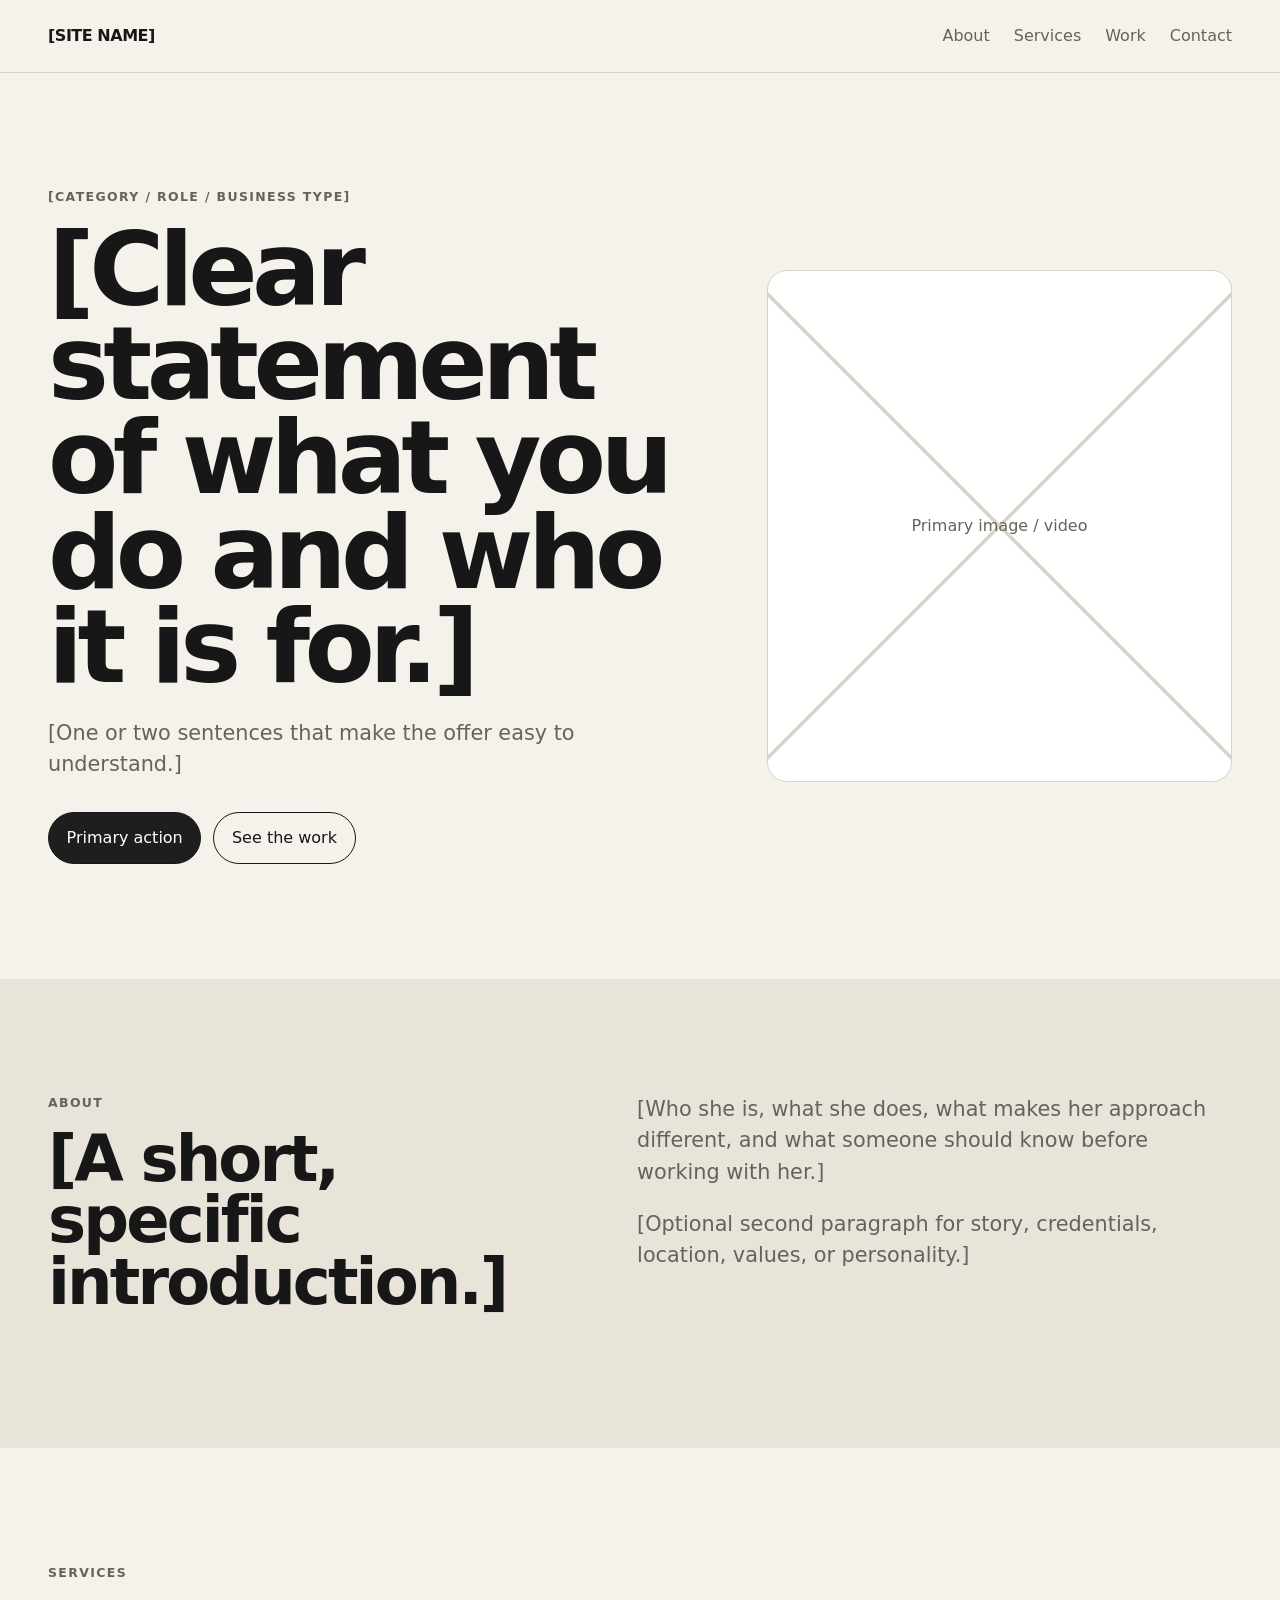
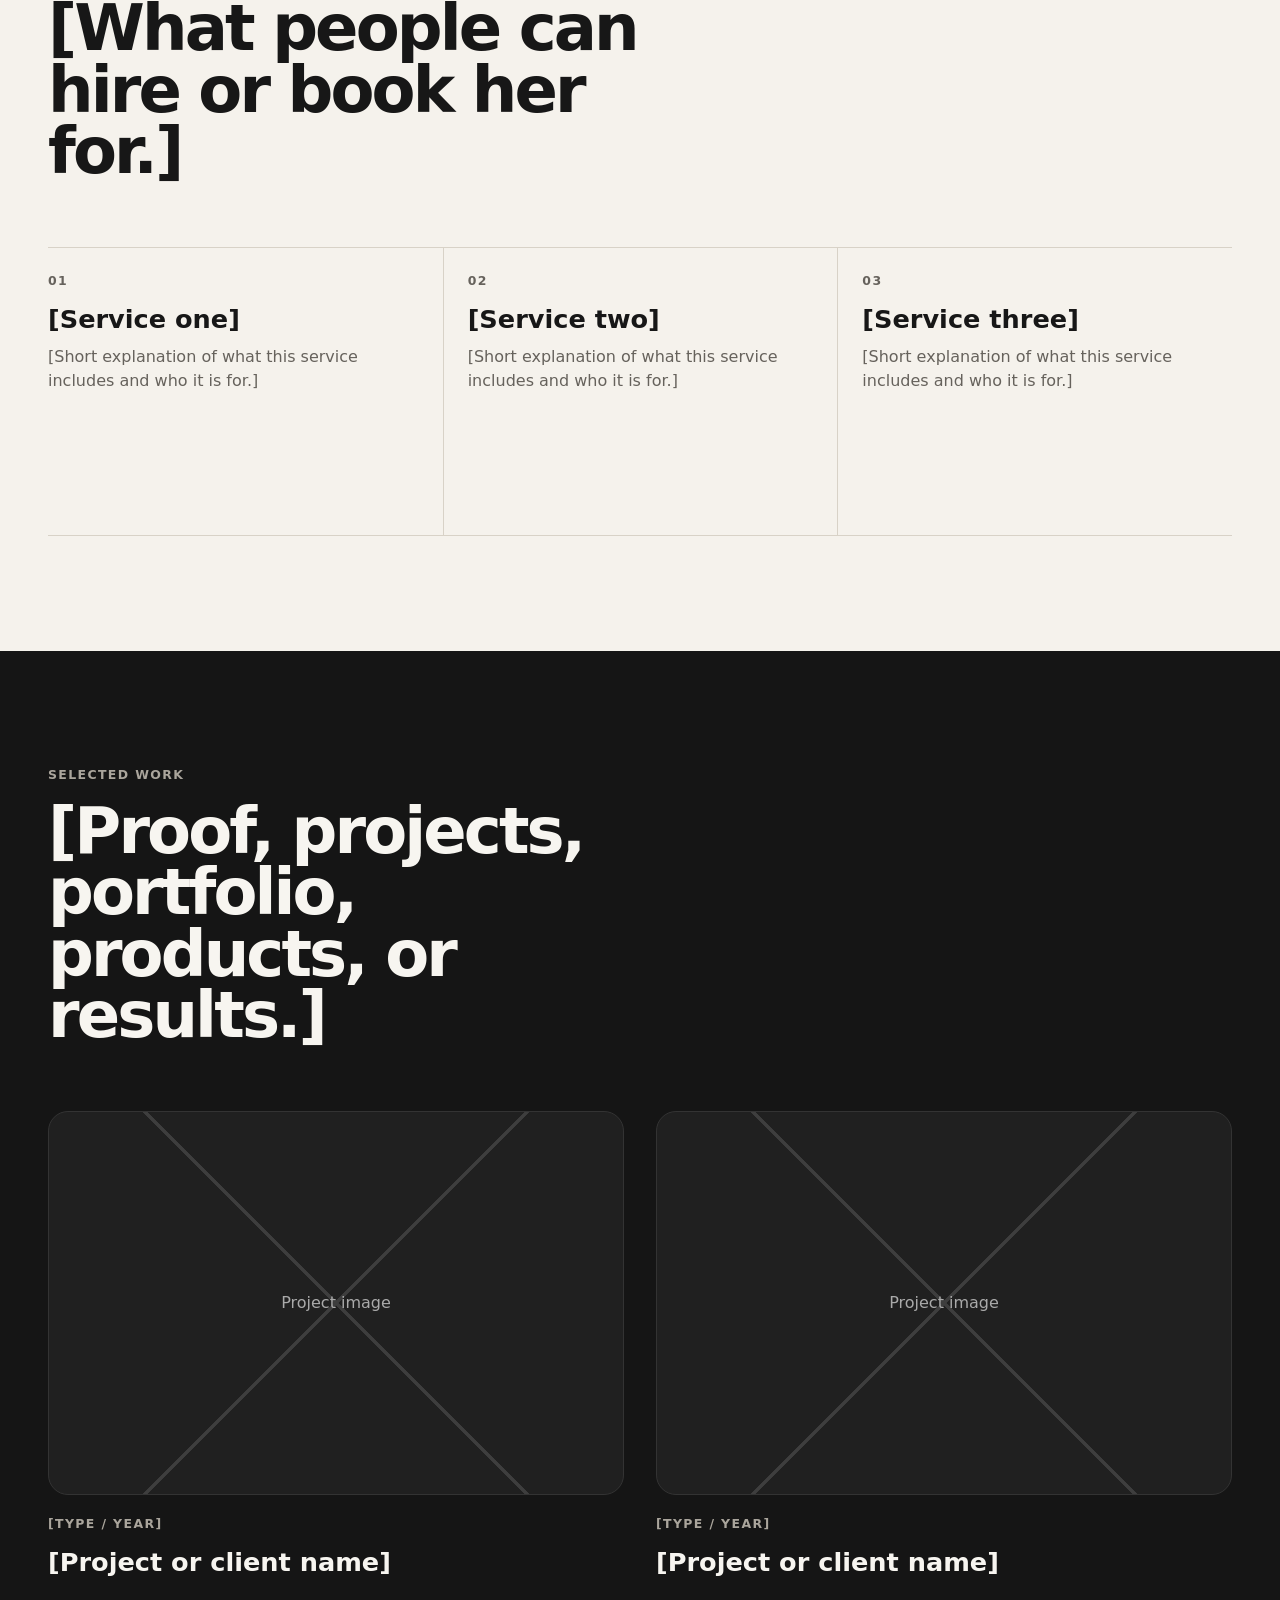
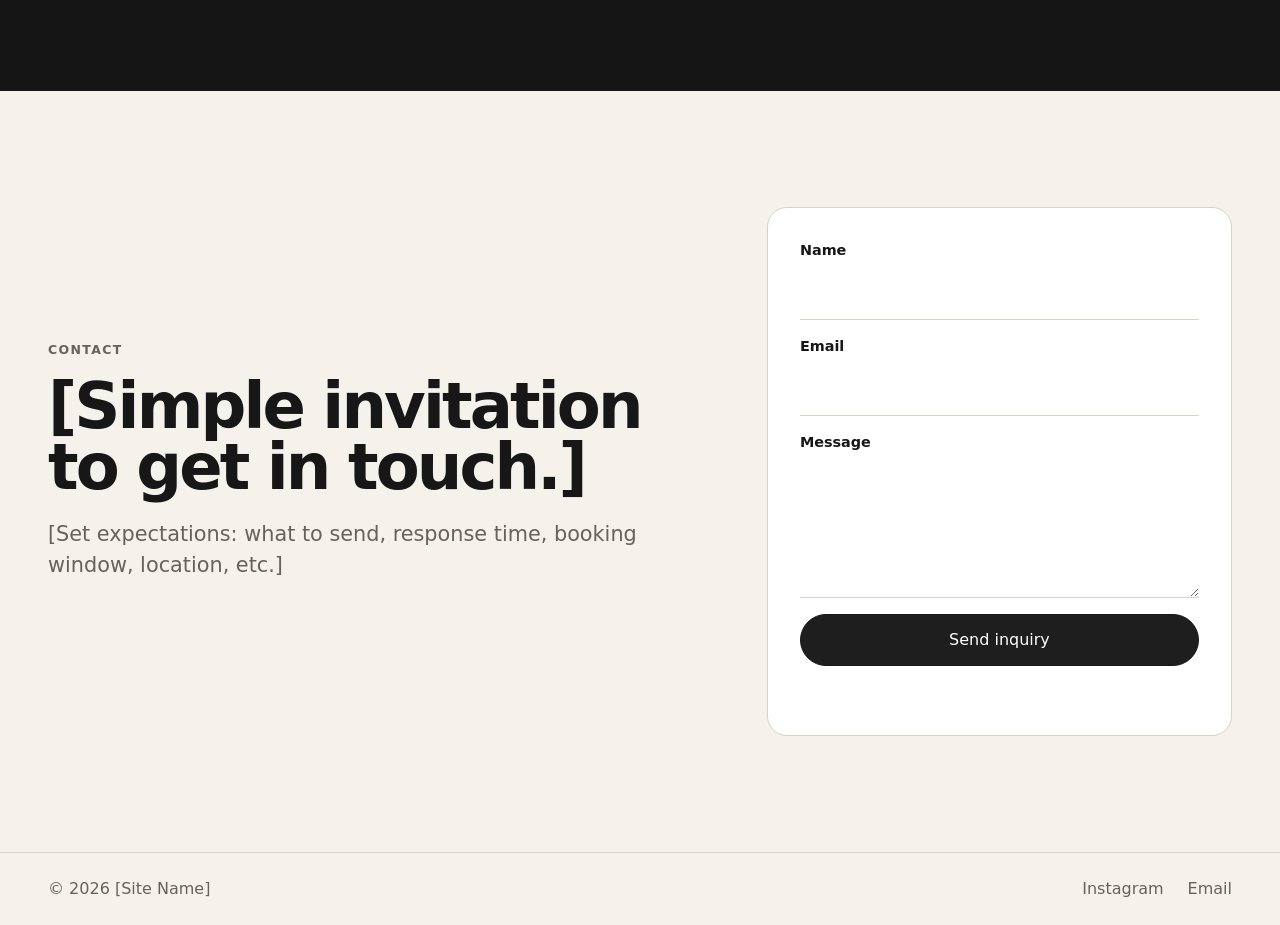
==== index.html @ 55fbca66 "Add blank website starter" ====
<!doctype html>
<html lang="en">
<head>
  <meta charset="utf-8" />
  <meta name="viewport" content="width=device-width, initial-scale=1" />
  <meta name="description" content="[Short description of the business or person.]" />
  <title>[Site Name] | [Short Tagline]</title>
  <link rel="stylesheet" href="styles.css" />
  <script src="script.js" defer></script>
</head>
<body>
  <a class="skip-link" href="#main">Skip to content</a>

  <header class="site-header">
    <div class="shell nav-wrap">
      <a class="brand" href="#top" aria-label="[Site Name] home">[SITE NAME]</a>

      <button class="menu-toggle" type="button" aria-expanded="false" aria-controls="site-nav">
        <span class="sr-only">Toggle navigation</span>
        <span></span><span></span>
      </button>

      <nav id="site-nav" class="site-nav" aria-label="Primary navigation">
        <a href="#about">About</a>
        <a href="#services">Services</a>
        <a href="#work">Work</a>
        <a href="#contact">Contact</a>
      </nav>
    </div>
  </header>

  <main id="main">
    <section id="top" class="hero section">
      <div class="shell hero-grid">
        <div>
          <p class="eyebrow">[Category / role / business type]</p>
          <h1>[Clear statement of what you do and who it is for.]</h1>
          <p class="lede">[One or two sentences that make the offer easy to understand.]</p>
          <div class="actions">
            <a class="button button-primary" href="#contact">Primary action</a>
            <a class="button button-secondary" href="#work">See the work</a>
          </div>
        </div>

        <div class="media-placeholder" role="img" aria-label="Placeholder for primary brand image">
          <span>Primary image / video</span>
        </div>
      </div>
    </section>

    <section id="about" class="section section-muted">
      <div class="shell split">
        <div>
          <p class="eyebrow">About</p>
          <h2>[A short, specific introduction.]</h2>
        </div>
        <div class="prose">
          <p>[Who she is, what she does, what makes her approach different, and what someone should know before working with her.]</p>
          <p>[Optional second paragraph for story, credentials, location, values, or personality.]</p>
        </div>
      </div>
    </section>

    <section id="services" class="section">
      <div class="shell">
        <div class="section-heading">
          <p class="eyebrow">Services</p>
          <h2>[What people can hire or book her for.]</h2>
        </div>

        <div class="card-grid">
          <article class="card">
            <p class="card-index">01</p>
            <h3>[Service one]</h3>
            <p>[Short explanation of what this service includes and who it is for.]</p>
          </article>
          <article class="card">
            <p class="card-index">02</p>
            <h3>[Service two]</h3>
            <p>[Short explanation of what this service includes and who it is for.]</p>
          </article>
          <article class="card">
            <p class="card-index">03</p>
            <h3>[Service three]</h3>
            <p>[Short explanation of what this service includes and who it is for.]</p>
          </article>
        </div>
      </div>
    </section>

    <section id="work" class="section section-dark">
      <div class="shell">
        <div class="section-heading">
          <p class="eyebrow">Selected work</p>
          <h2>[Proof, projects, portfolio, products, or results.]</h2>
        </div>

        <div class="work-grid">
          <article class="work-card">
            <div class="media-placeholder media-placeholder-dark"><span>Project image</span></div>
            <div>
              <p class="meta">[Type / year]</p>
              <h3>[Project or client name]</h3>
            </div>
          </article>
          <article class="work-card">
            <div class="media-placeholder media-placeholder-dark"><span>Project image</span></div>
            <div>
              <p class="meta">[Type / year]</p>
              <h3>[Project or client name]</h3>
            </div>
          </article>
        </div>
      </div>
    </section>

    <section id="contact" class="section">
      <div class="shell contact-grid">
        <div>
          <p class="eyebrow">Contact</p>
          <h2>[Simple invitation to get in touch.]</h2>
          <p class="lede">[Set expectations: what to send, response time, booking window, location, etc.]</p>
        </div>

        <form class="contact-form" data-placeholder-form>
          <label>
            Name
            <input name="name" type="text" autocomplete="name" required />
          </label>
          <label>
            Email
            <input name="email" type="email" autocomplete="email" required />
          </label>
          <label>
            Message
            <textarea name="message" rows="5" required></textarea>
          </label>
          <button class="button button-primary" type="submit">Send inquiry</button>
          <p class="form-status" role="status" aria-live="polite"></p>
        </form>
      </div>
    </section>
  </main>

  <footer class="site-footer">
    <div class="shell footer-wrap">
      <p>© <span data-year></span> [Site Name]</p>
      <div class="footer-links">
        <a href="#">Instagram</a>
        <a href="#">Email</a>
      </div>
    </div>
  </footer>
</body>
</html>
---- styles.css ----
:root {
  --bg: #f5f2ec;
  --surface: #ffffff;
  --text: #171717;
  --muted: #66625c;
  --line: #d8d2c7;
  --accent: #1e1e1e;
  --accent-contrast: #ffffff;
  --dark: #151515;
  --dark-text: #f7f5f0;
  --radius: 1.25rem;
  --shell: 74rem;
  --space: clamp(4rem, 9vw, 8rem);
}

*,
*::before,
*::after {
  box-sizing: border-box;
}

html {
  scroll-behavior: smooth;
}

body {
  margin: 0;
  background: var(--bg);
  color: var(--text);
  font-family: Inter, ui-sans-serif, system-ui, -apple-system, BlinkMacSystemFont, "Segoe UI", sans-serif;
  line-height: 1.5;
}

a {
  color: inherit;
}

img,
video {
  display: block;
  max-width: 100%;
}

button,
input,
textarea {
  font: inherit;
}

button {
  color: inherit;
}

h1,
h2,
h3,
p {
  margin-top: 0;
}

h1 {
  max-width: 12ch;
  margin-bottom: 1.5rem;
  font-size: clamp(3.25rem, 8vw, 7.5rem);
  line-height: 0.92;
  letter-spacing: -0.055em;
}

h2 {
  max-width: 14ch;
  margin-bottom: 1.25rem;
  font-size: clamp(2.25rem, 5vw, 4.5rem);
  line-height: 0.96;
  letter-spacing: -0.045em;
}

h3 {
  margin-bottom: 0.75rem;
  font-size: clamp(1.35rem, 2vw, 1.75rem);
  line-height: 1.05;
}

.shell {
  width: min(calc(100% - 2rem), var(--shell));
  margin-inline: auto;
}

.section {
  padding-block: var(--space);
}

.section-muted {
  background: #e9e4da;
}

.section-dark {
  background: var(--dark);
  color: var(--dark-text);
}

.skip-link {
  position: fixed;
  top: 0.75rem;
  left: 0.75rem;
  z-index: 100;
  padding: 0.75rem 1rem;
  background: #fff;
  color: #000;
  transform: translateY(-160%);
}

.skip-link:focus {
  transform: translateY(0);
}

.sr-only {
  position: absolute;
  width: 1px;
  height: 1px;
  padding: 0;
  margin: -1px;
  overflow: hidden;
  clip: rect(0, 0, 0, 0);
  white-space: nowrap;
  border: 0;
}

.site-header {
  position: sticky;
  top: 0;
  z-index: 20;
  background: color-mix(in srgb, var(--bg) 88%, transparent);
  border-bottom: 1px solid var(--line);
  backdrop-filter: blur(16px);
}

.nav-wrap,
.footer-wrap {
  display: flex;
  align-items: center;
  justify-content: space-between;
  min-height: 4.5rem;
}

.brand {
  font-weight: 800;
  letter-spacing: -0.03em;
  text-decoration: none;
}

.site-nav,
.footer-links {
  display: flex;
  gap: 1.5rem;
}

.site-nav a,
.footer-links a {
  color: var(--muted);
  text-decoration: none;
}

.site-nav a:hover,
.site-nav a:focus-visible,
.footer-links a:hover,
.footer-links a:focus-visible {
  color: var(--text);
}

.menu-toggle {
  display: none;
  width: 2.75rem;
  height: 2.75rem;
  padding: 0.7rem;
  background: transparent;
  border: 1px solid var(--line);
  border-radius: 999px;
}

.menu-toggle span:not(.sr-only) {
  display: block;
  height: 1px;
  margin-block: 0.35rem;
  background: currentColor;
}

.hero {
  min-height: calc(100svh - 4.5rem);
  display: grid;
  align-items: center;
}

.hero-grid,
.contact-grid {
  display: grid;
  grid-template-columns: minmax(0, 1.15fr) minmax(18rem, 0.85fr);
  gap: clamp(2rem, 7vw, 6rem);
  align-items: center;
}

.split {
  display: grid;
  grid-template-columns: 0.9fr 1.1fr;
  gap: clamp(2rem, 8vw, 7rem);
}

.eyebrow,
.meta,
.card-index {
  margin-bottom: 1rem;
  color: var(--muted);
  font-size: 0.78rem;
  font-weight: 700;
  letter-spacing: 0.11em;
  text-transform: uppercase;
}

.section-dark .eyebrow,
.section-dark .meta {
  color: #aaa59c;
}

.lede,
.prose {
  max-width: 42rem;
  color: var(--muted);
  font-size: clamp(1.05rem, 1.7vw, 1.3rem);
}

.actions {
  display: flex;
  flex-wrap: wrap;
  gap: 0.75rem;
  margin-top: 2rem;
}

.button {
  display: inline-flex;
  min-height: 3rem;
  align-items: center;
  justify-content: center;
  padding: 0.8rem 1.1rem;
  border: 1px solid var(--text);
  border-radius: 999px;
  cursor: pointer;
  text-decoration: none;
}

.button-primary {
  background: var(--accent);
  color: var(--accent-contrast);
}

.button-secondary {
  background: transparent;
}

.media-placeholder {
  min-height: 32rem;
  display: grid;
  place-items: center;
  padding: 1rem;
  background:
    linear-gradient(135deg, transparent 49.7%, var(--line) 49.8%, var(--line) 50.2%, transparent 50.3%),
    linear-gradient(45deg, transparent 49.7%, var(--line) 49.8%, var(--line) 50.2%, transparent 50.3%),
    var(--surface);
  border: 1px solid var(--line);
  border-radius: var(--radius);
  color: var(--muted);
  text-align: center;
}

.media-placeholder-dark {
  min-height: 24rem;
  background:
    linear-gradient(135deg, transparent 49.7%, #3e3e3e 49.8%, #3e3e3e 50.2%, transparent 50.3%),
    linear-gradient(45deg, transparent 49.7%, #3e3e3e 49.8%, #3e3e3e 50.2%, transparent 50.3%),
    #202020;
  border-color: #333;
  color: #aaa;
}

.section-heading {
  margin-bottom: clamp(2rem, 5vw, 4rem);
}

.card-grid {
  display: grid;
  grid-template-columns: repeat(3, 1fr);
  border-top: 1px solid var(--line);
}

.card {
  min-height: 18rem;
  padding: 1.5rem 1.5rem 1.5rem 0;
  border-bottom: 1px solid var(--line);
}

.card + .card {
  padding-left: 1.5rem;
  border-left: 1px solid var(--line);
}

.card p:last-child {
  color: var(--muted);
}

.work-grid {
  display: grid;
  grid-template-columns: repeat(2, 1fr);
  gap: 2rem;
}

.work-card h3 {
  margin-bottom: 0;
}

.work-card .media-placeholder {
  margin-bottom: 1.25rem;
}

.contact-form {
  display: grid;
  gap: 1rem;
  padding: clamp(1.25rem, 3vw, 2rem);
  background: var(--surface);
  border: 1px solid var(--line);
  border-radius: var(--radius);
}

.contact-form label {
  display: grid;
  gap: 0.45rem;
  font-size: 0.9rem;
  font-weight: 700;
}

.contact-form input,
.contact-form textarea {
  width: 100%;
  padding: 0.9rem 0;
  background: transparent;
  border: 0;
  border-bottom: 1px solid var(--line);
  border-radius: 0;
  outline: 0;
}

.contact-form input:focus,
.contact-form textarea:focus {
  border-color: var(--text);
}

.contact-form textarea {
  resize: vertical;
}

.form-status {
  min-height: 1.5em;
  margin: 0;
  color: var(--muted);
  font-size: 0.9rem;
}

.site-footer {
  border-top: 1px solid var(--line);
}

.site-footer p {
  margin: 0;
  color: var(--muted);
}

@media (max-width: 760px) {
  .menu-toggle {
    display: block;
  }

  .site-nav {
    position: absolute;
    top: calc(100% + 1px);
    right: 1rem;
    left: 1rem;
    display: none;
    flex-direction: column;
    gap: 0;
    padding: 0.5rem;
    background: var(--surface);
    border: 1px solid var(--line);
    border-radius: 1rem;
    box-shadow: 0 1rem 3rem rgb(0 0 0 / 0.08);
  }

  .site-nav.is-open {
    display: flex;
  }

  .site-nav a {
    padding: 0.9rem;
  }

  .hero-grid,
  .contact-grid,
  .split,
  .work-grid {
    grid-template-columns: 1fr;
  }

  .hero {
    min-height: auto;
  }

  .media-placeholder {
    min-height: 24rem;
  }

  .card-grid {
    grid-template-columns: 1fr;
  }

  .card,
  .card + .card {
    min-height: auto;
    padding: 1.5rem 0;
    border-left: 0;
  }

  .footer-wrap {
    align-items: flex-start;
    flex-direction: column;
    gap: 0.8rem;
    padding-block: 1.5rem;
  }
}

@media (prefers-reduced-motion: reduce) {
  html {
    scroll-behavior: auto;
  }

  *,
  *::before,
  *::after {
    animation-duration: 0.01ms !important;
    animation-iteration-count: 1 !important;
    transition-duration: 0.01ms !important;
  }
}
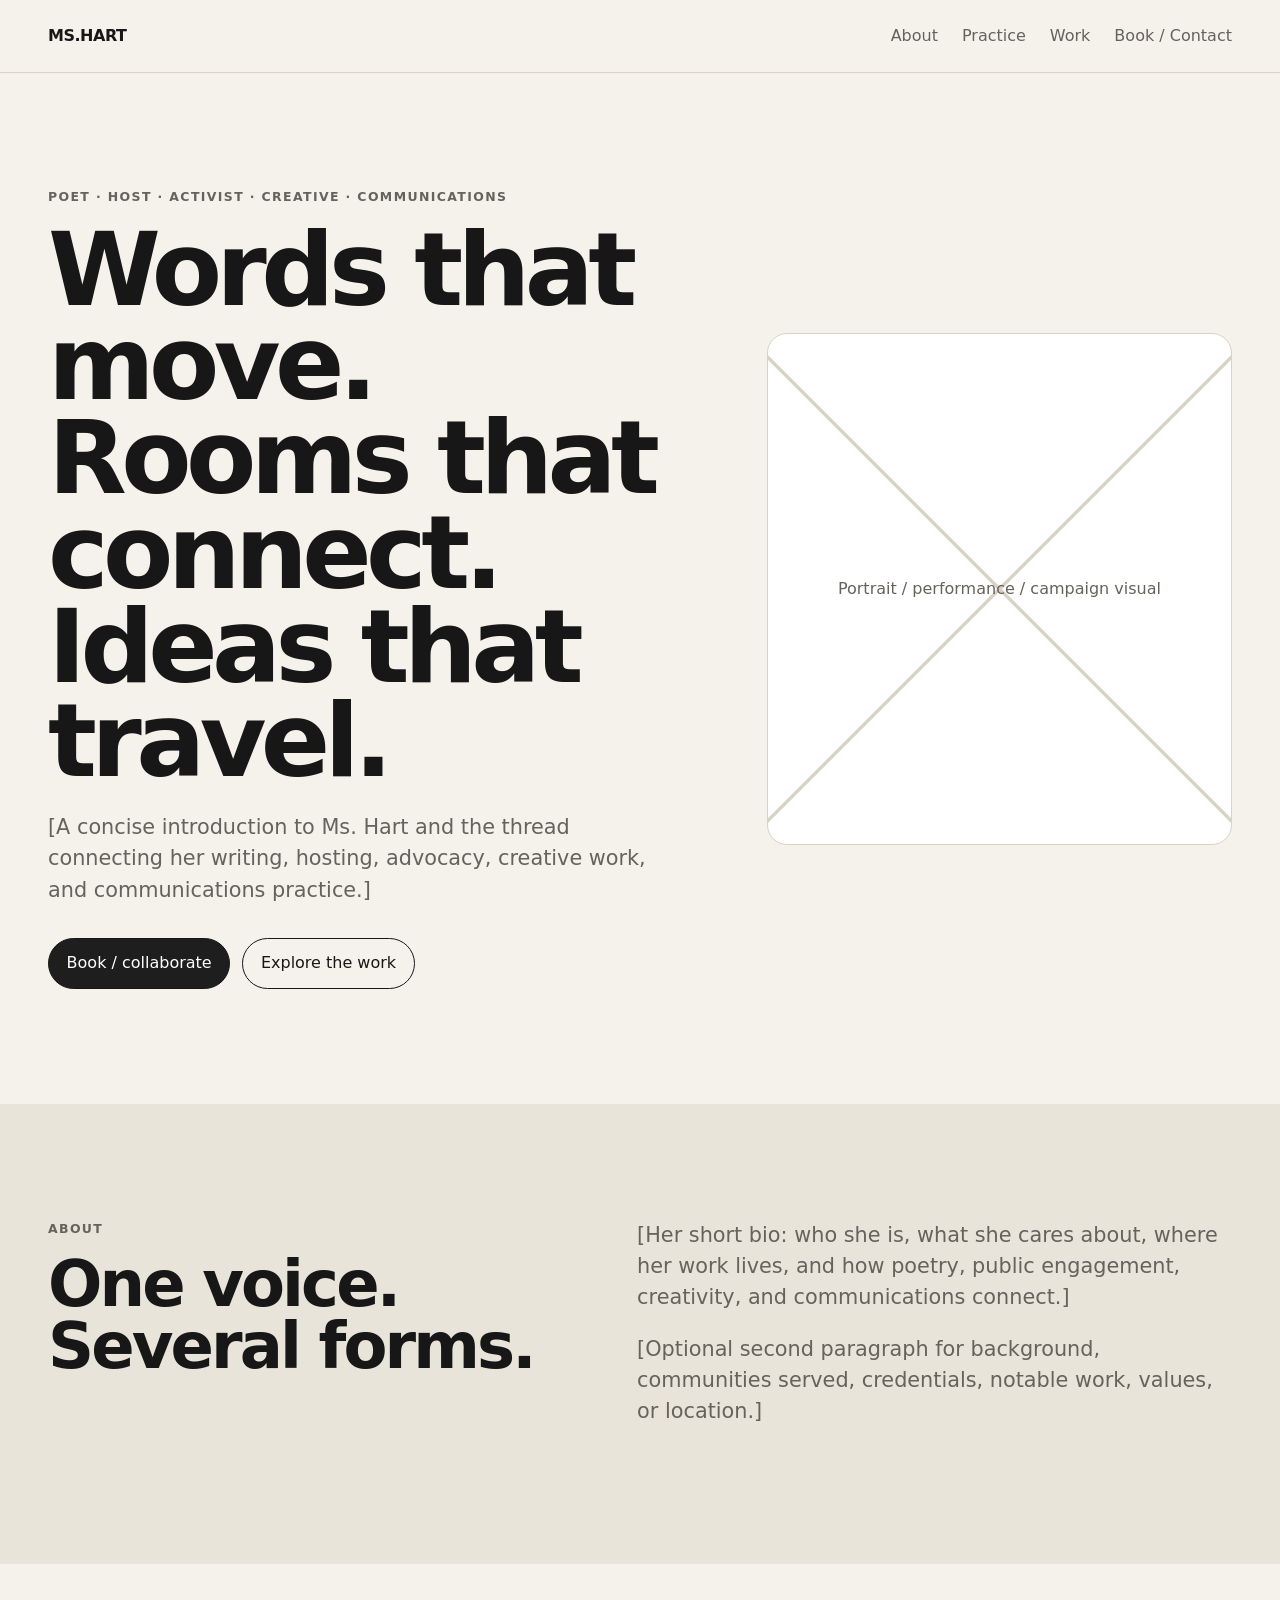
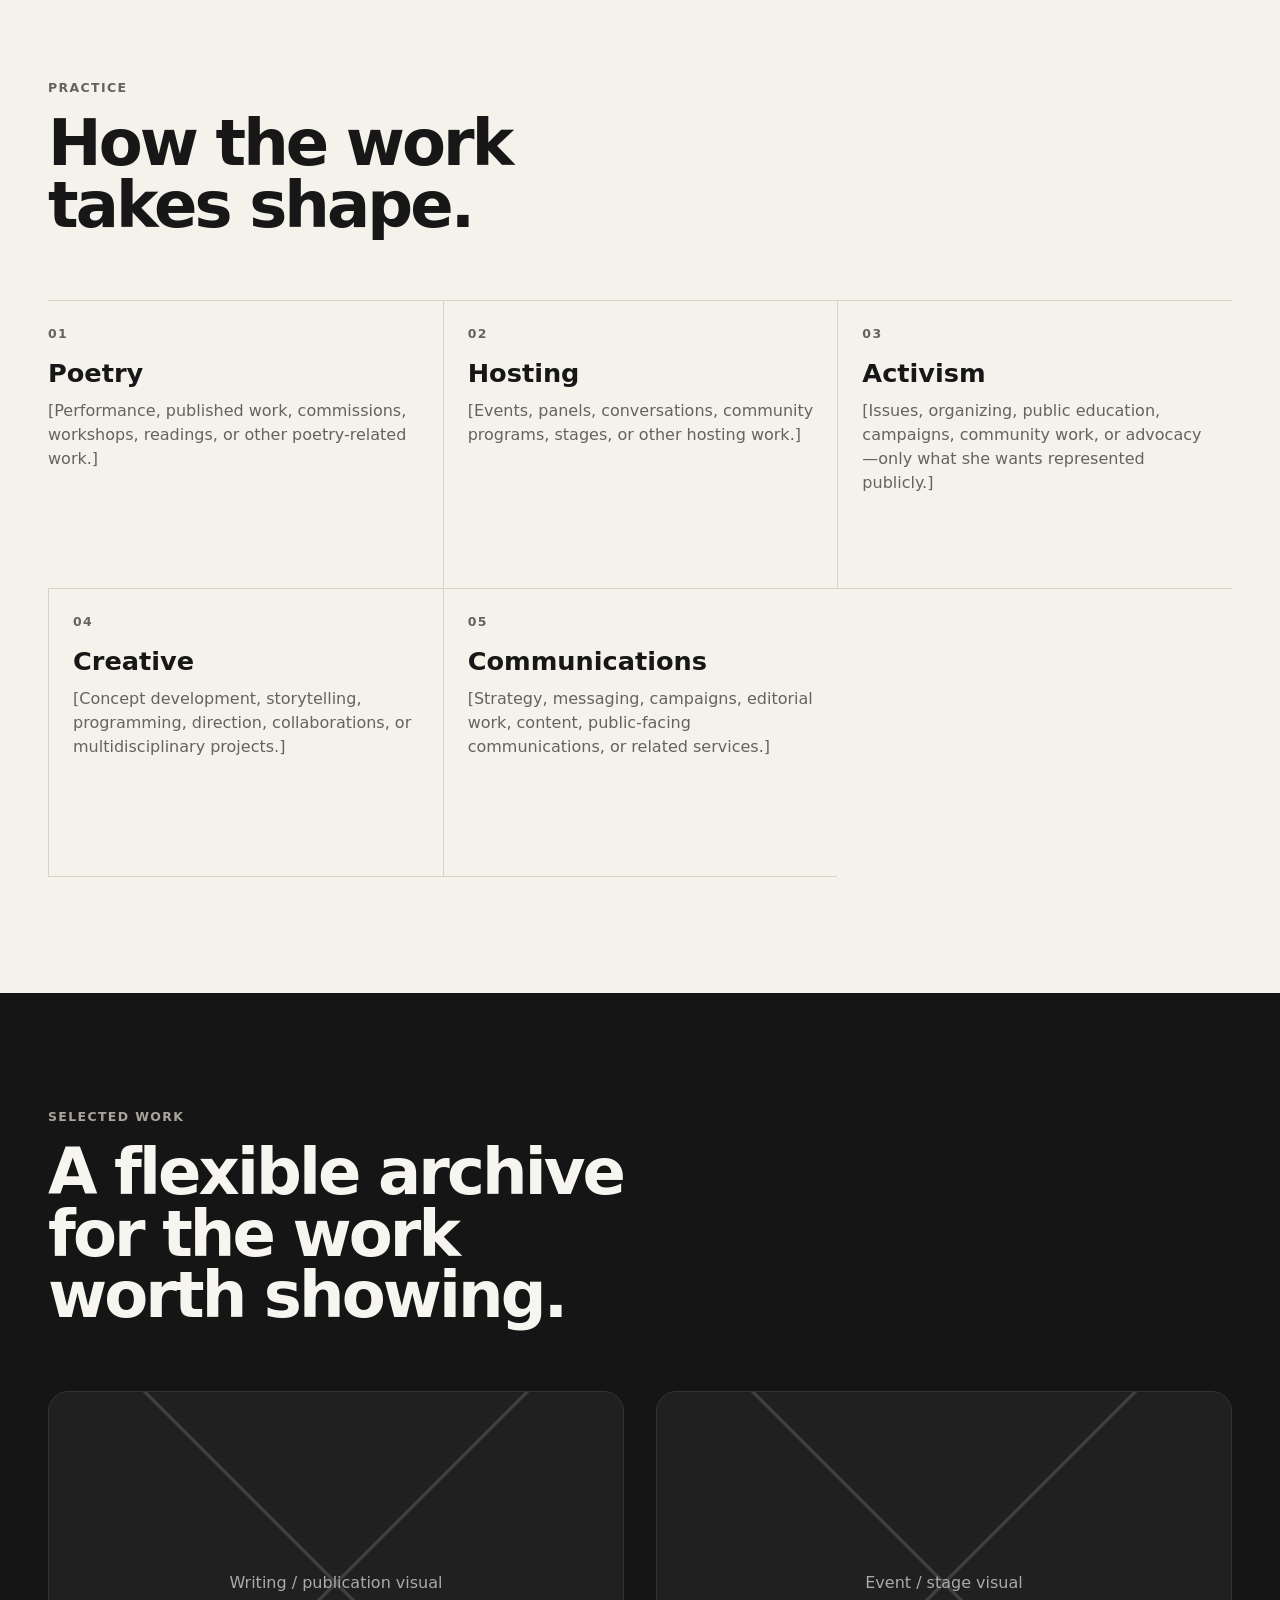
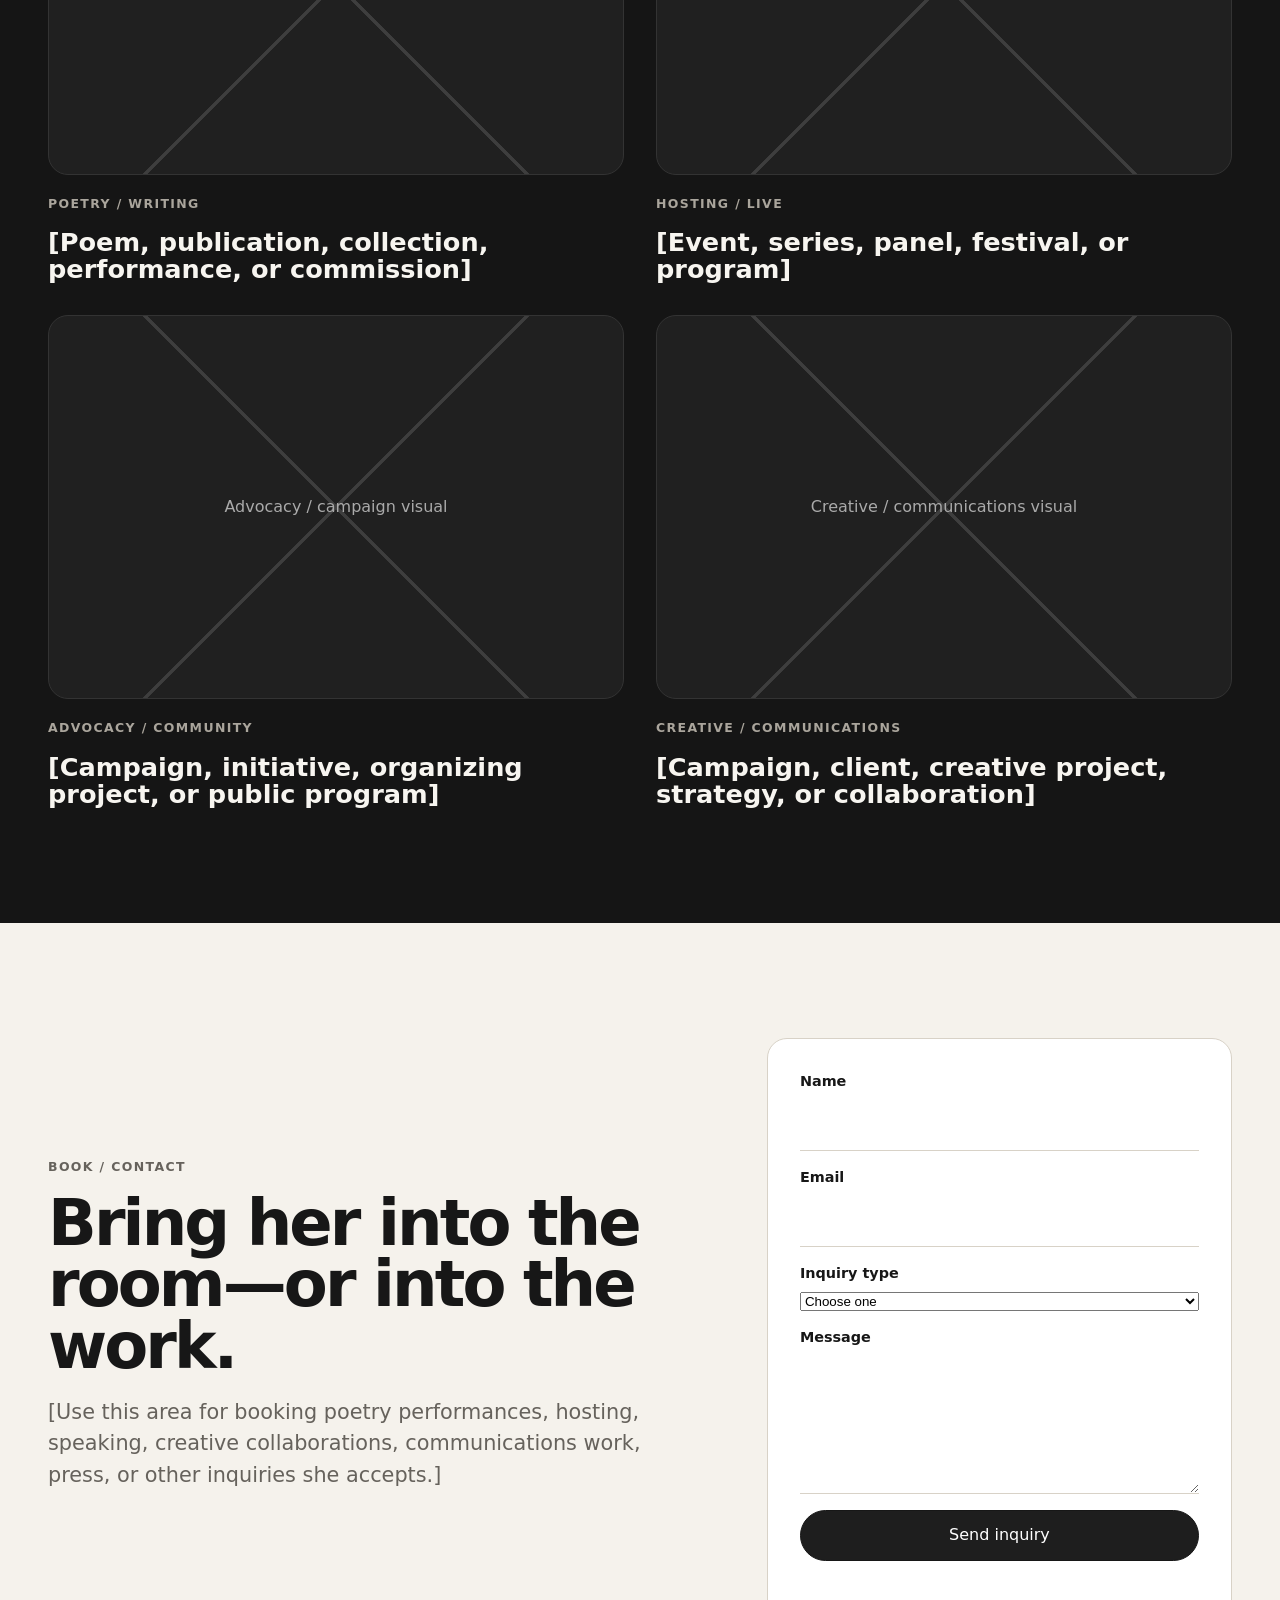
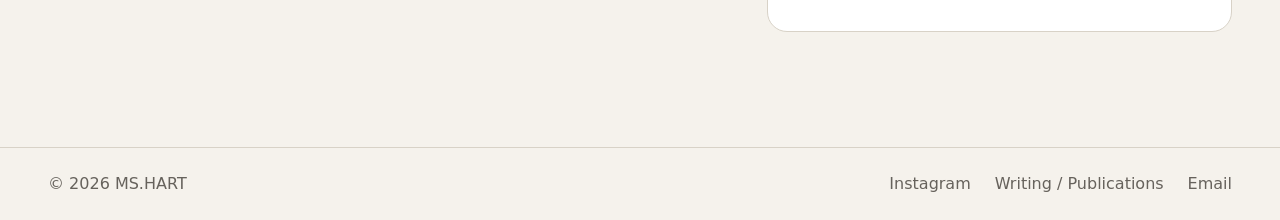
==== commit ea77023e: "Tailor starter to Ms. Hart's multidisciplinary work" ====
--- a/index.html
+++ b/index.html
@@ -3,8 +3,8 @@
 <head>
   <meta charset="utf-8" />
   <meta name="viewport" content="width=device-width, initial-scale=1" />
-  <meta name="description" content="[Short description of the business or person.]" />
-  <title>[Site Name] | [Short Tagline]</title>
+  <meta name="description" content="[Short bio describing Ms. Hart as a poet, host, activist, creative, and communications professional.]" />
+  <title>MS.HART | Poet · Host · Creative</title>
   <link rel="stylesheet" href="styles.css" />
   <script src="script.js" defer></script>
 </head>
@@ -13,7 +13,7 @@
 
   <header class="site-header">
     <div class="shell nav-wrap">
-      <a class="brand" href="#top" aria-label="[Site Name] home">[SITE NAME]</a>
+      <a class="brand" href="#top" aria-label="MS.HART home">MS.HART</a>
 
       <button class="menu-toggle" type="button" aria-expanded="false" aria-controls="site-nav">
         <span class="sr-only">Toggle navigation</span>
@@ -22,9 +22,9 @@
 
       <nav id="site-nav" class="site-nav" aria-label="Primary navigation">
         <a href="#about">About</a>
-        <a href="#services">Services</a>
+        <a href="#practice">Practice</a>
         <a href="#work">Work</a>
-        <a href="#contact">Contact</a>
+        <a href="#contact">Book / Contact</a>
       </nav>
     </div>
   </header>
@@ -33,17 +33,17 @@
     <section id="top" class="hero section">
       <div class="shell hero-grid">
         <div>
-          <p class="eyebrow">[Category / role / business type]</p>
-          <h1>[Clear statement of what you do and who it is for.]</h1>
-          <p class="lede">[One or two sentences that make the offer easy to understand.]</p>
+          <p class="eyebrow">Poet · Host · Activist · Creative · Communications</p>
+          <h1>Words that move. Rooms that connect. Ideas that travel.</h1>
+          <p class="lede">[A concise introduction to Ms. Hart and the thread connecting her writing, hosting, advocacy, creative work, and communications practice.]</p>
           <div class="actions">
-            <a class="button button-primary" href="#contact">Primary action</a>
-            <a class="button button-secondary" href="#work">See the work</a>
+            <a class="button button-primary" href="#contact">Book / collaborate</a>
+            <a class="button button-secondary" href="#work">Explore the work</a>
           </div>
         </div>
 
-        <div class="media-placeholder" role="img" aria-label="Placeholder for primary brand image">
-          <span>Primary image / video</span>
+        <div class="media-placeholder" role="img" aria-label="Placeholder for portrait, performance image, or campaign visual">
+          <span>Portrait / performance / campaign visual</span>
         </div>
       </div>
     </section>
@@ -52,37 +52,47 @@
       <div class="shell split">
         <div>
           <p class="eyebrow">About</p>
-          <h2>[A short, specific introduction.]</h2>
+          <h2>One voice. Several forms.</h2>
         </div>
         <div class="prose">
-          <p>[Who she is, what she does, what makes her approach different, and what someone should know before working with her.]</p>
-          <p>[Optional second paragraph for story, credentials, location, values, or personality.]</p>
+          <p>[Her short bio: who she is, what she cares about, where her work lives, and how poetry, public engagement, creativity, and communications connect.]</p>
+          <p>[Optional second paragraph for background, communities served, credentials, notable work, values, or location.]</p>
         </div>
       </div>
     </section>
 
-    <section id="services" class="section">
+    <section id="practice" class="section">
       <div class="shell">
         <div class="section-heading">
-          <p class="eyebrow">Services</p>
-          <h2>[What people can hire or book her for.]</h2>
+          <p class="eyebrow">Practice</p>
+          <h2>How the work takes shape.</h2>
         </div>
 
         <div class="card-grid">
           <article class="card">
             <p class="card-index">01</p>
-            <h3>[Service one]</h3>
-            <p>[Short explanation of what this service includes and who it is for.]</p>
+            <h3>Poetry</h3>
+            <p>[Performance, published work, commissions, workshops, readings, or other poetry-related work.]</p>
           </article>
           <article class="card">
             <p class="card-index">02</p>
-            <h3>[Service two]</h3>
-            <p>[Short explanation of what this service includes and who it is for.]</p>
+            <h3>Hosting</h3>
+            <p>[Events, panels, conversations, community programs, stages, or other hosting work.]</p>
           </article>
           <article class="card">
             <p class="card-index">03</p>
-            <h3>[Service three]</h3>
-            <p>[Short explanation of what this service includes and who it is for.]</p>
+            <h3>Activism</h3>
+            <p>[Issues, organizing, public education, campaigns, community work, or advocacy—only what she wants represented publicly.]</p>
+          </article>
+          <article class="card">
+            <p class="card-index">04</p>
+            <h3>Creative</h3>
+            <p>[Concept development, storytelling, programming, direction, collaborations, or multidisciplinary projects.]</p>
+          </article>
+          <article class="card">
+            <p class="card-index">05</p>
+            <h3>Communications</h3>
+            <p>[Strategy, messaging, campaigns, editorial work, content, public-facing communications, or related services.]</p>
           </article>
         </div>
       </div>
@@ -92,22 +102,36 @@
       <div class="shell">
         <div class="section-heading">
           <p class="eyebrow">Selected work</p>
-          <h2>[Proof, projects, portfolio, products, or results.]</h2>
+          <h2>A flexible archive for the work worth showing.</h2>
         </div>
 
         <div class="work-grid">
           <article class="work-card">
-            <div class="media-placeholder media-placeholder-dark"><span>Project image</span></div>
+            <div class="media-placeholder media-placeholder-dark"><span>Writing / publication visual</span></div>
             <div>
-              <p class="meta">[Type / year]</p>
-              <h3>[Project or client name]</h3>
+              <p class="meta">Poetry / Writing</p>
+              <h3>[Poem, publication, collection, performance, or commission]</h3>
             </div>
           </article>
           <article class="work-card">
-            <div class="media-placeholder media-placeholder-dark"><span>Project image</span></div>
+            <div class="media-placeholder media-placeholder-dark"><span>Event / stage visual</span></div>
             <div>
-              <p class="meta">[Type / year]</p>
-              <h3>[Project or client name]</h3>
+              <p class="meta">Hosting / Live</p>
+              <h3>[Event, series, panel, festival, or program]</h3>
+            </div>
+          </article>
+          <article class="work-card">
+            <div class="media-placeholder media-placeholder-dark"><span>Advocacy / campaign visual</span></div>
+            <div>
+              <p class="meta">Advocacy / Community</p>
+              <h3>[Campaign, initiative, organizing project, or public program]</h3>
+            </div>
+          </article>
+          <article class="work-card">
+            <div class="media-placeholder media-placeholder-dark"><span>Creative / communications visual</span></div>
+            <div>
+              <p class="meta">Creative / Communications</p>
+              <h3>[Campaign, client, creative project, strategy, or collaboration]</h3>
             </div>
           </article>
         </div>
@@ -117,9 +141,9 @@
     <section id="contact" class="section">
       <div class="shell contact-grid">
         <div>
-          <p class="eyebrow">Contact</p>
-          <h2>[Simple invitation to get in touch.]</h2>
-          <p class="lede">[Set expectations: what to send, response time, booking window, location, etc.]</p>
+          <p class="eyebrow">Book / Contact</p>
+          <h2>Bring her into the room—or into the work.</h2>
+          <p class="lede">[Use this area for booking poetry performances, hosting, speaking, creative collaborations, communications work, press, or other inquiries she accepts.]</p>
         </div>
 
         <form class="contact-form" data-placeholder-form>
@@ -130,6 +154,19 @@
           <label>
             Email
             <input name="email" type="email" autocomplete="email" required />
+          </label>
+          <label>
+            Inquiry type
+            <select name="inquiry-type">
+              <option value="">Choose one</option>
+              <option>Poetry / performance</option>
+              <option>Hosting</option>
+              <option>Speaking / advocacy</option>
+              <option>Creative collaboration</option>
+              <option>Communications</option>
+              <option>Press / media</option>
+              <option>Other</option>
+            </select>
           </label>
           <label>
             Message
@@ -144,9 +181,10 @@
 
   <footer class="site-footer">
     <div class="shell footer-wrap">
-      <p>© <span data-year></span> [Site Name]</p>
+      <p>© <span data-year></span> MS.HART</p>
       <div class="footer-links">
         <a href="#">Instagram</a>
+        <a href="#">Writing / Publications</a>
         <a href="#">Email</a>
       </div>
     </div>
